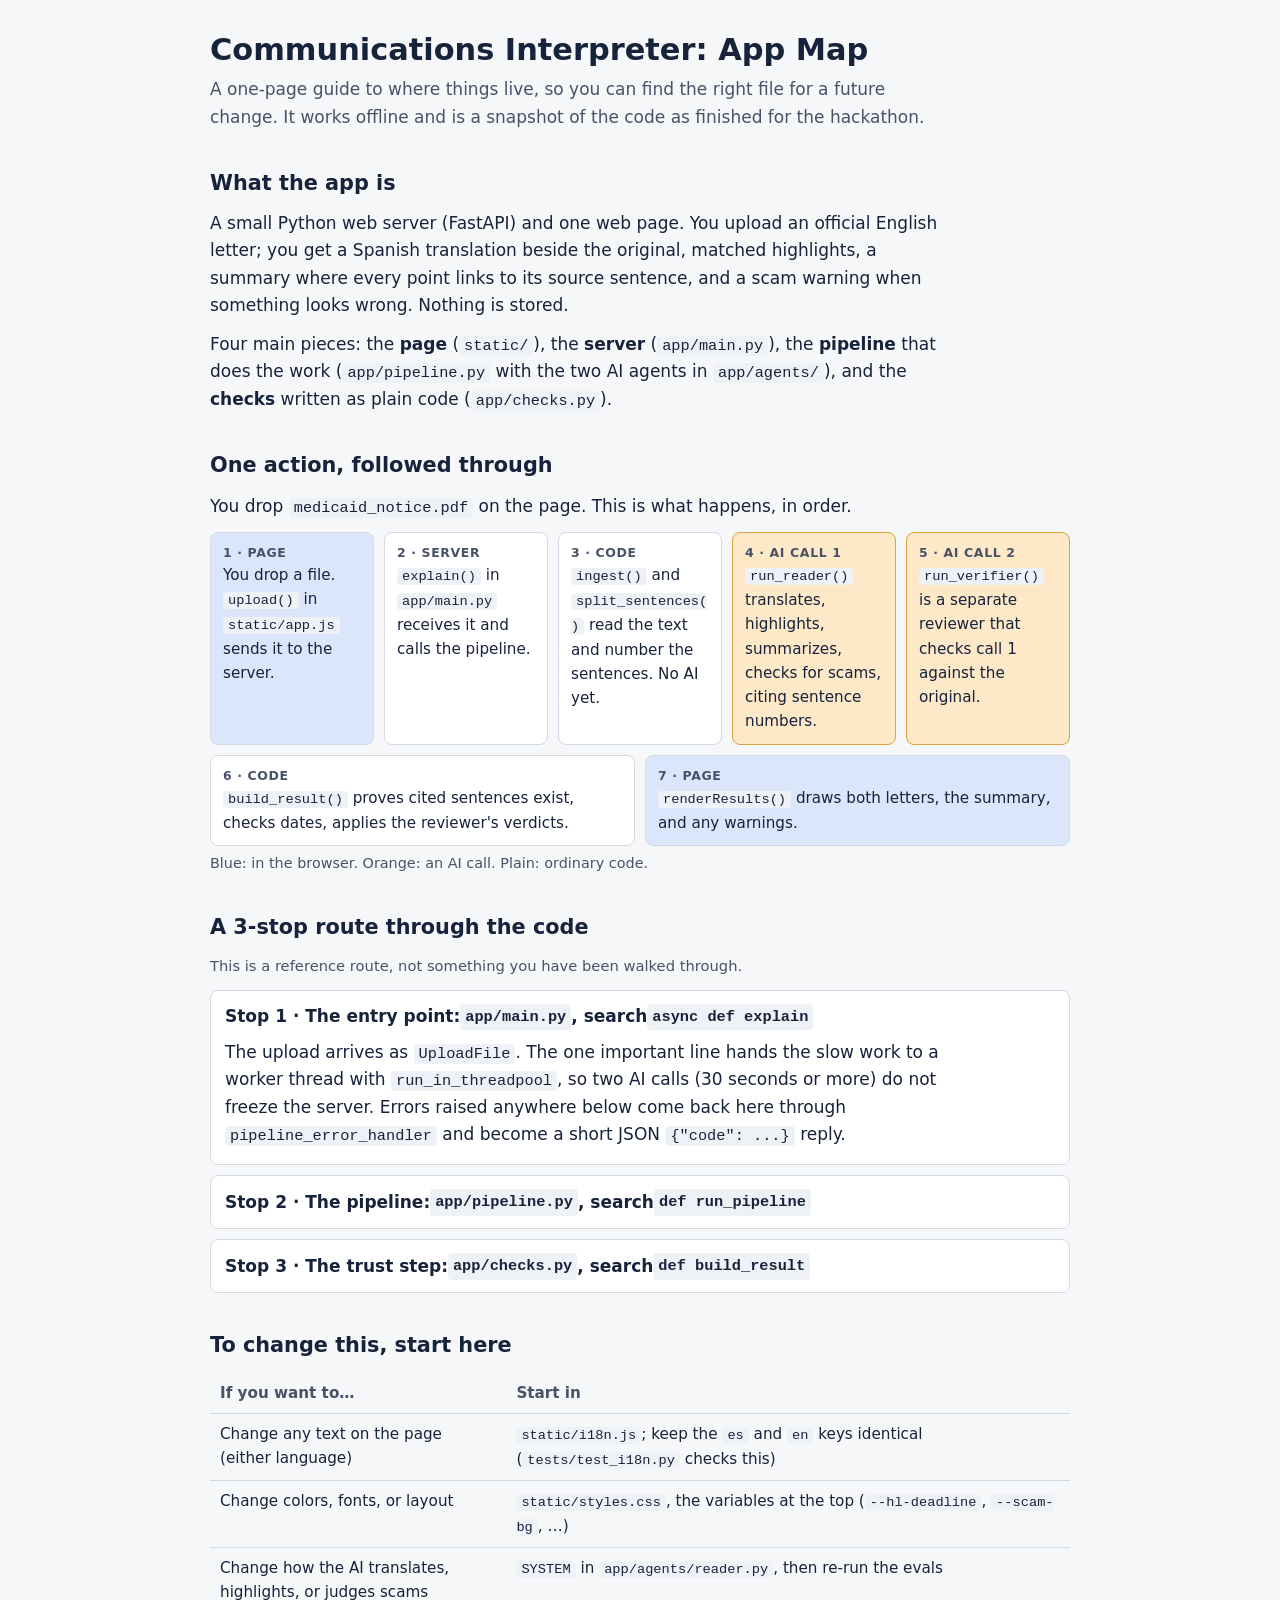
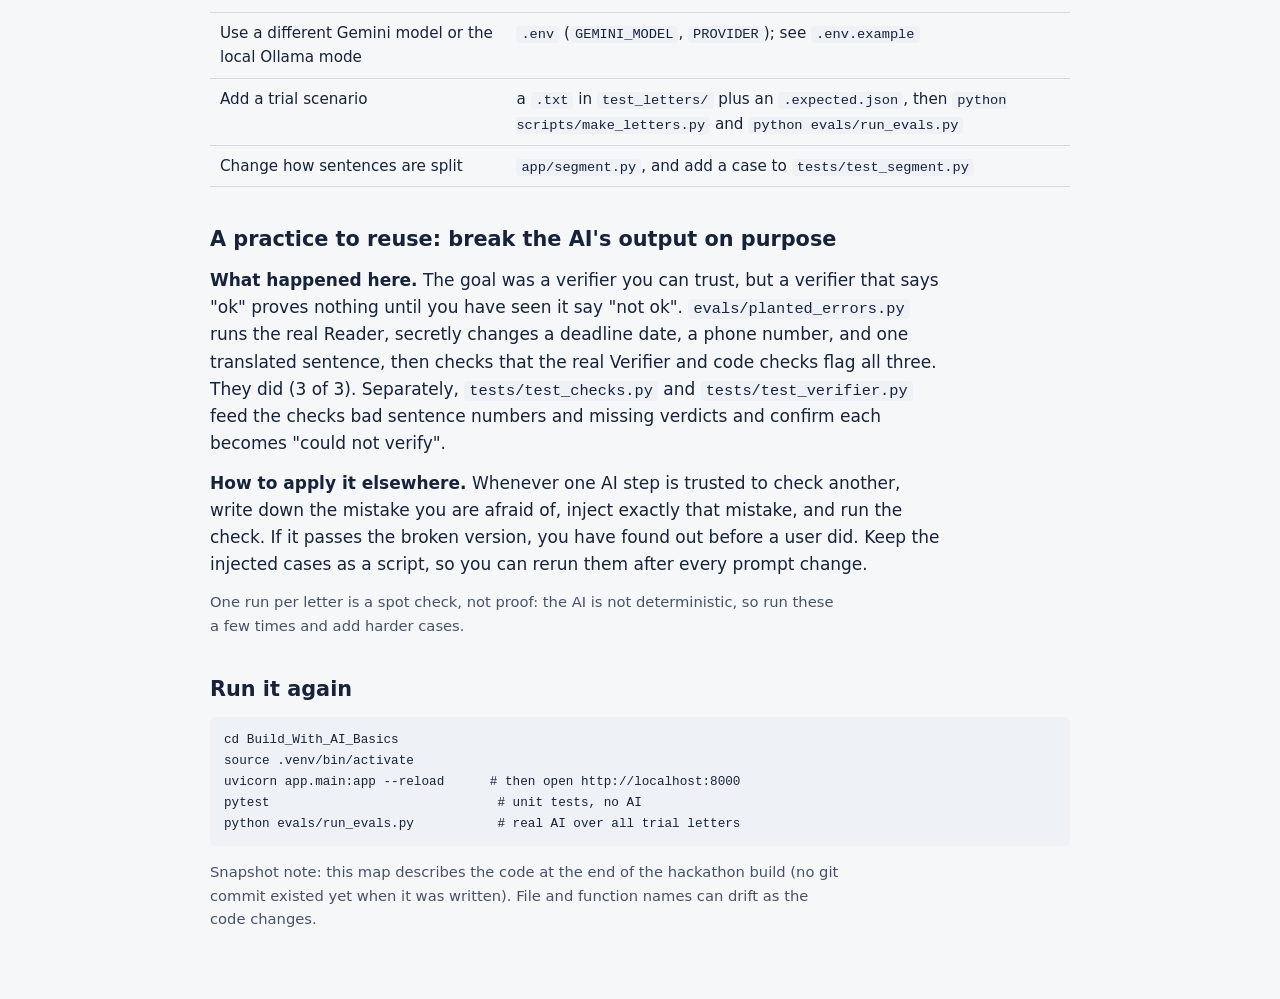
==== devpost/app-map.html @ 75cde1a2 "Build Communications Interpreter proof of concept Co-Authored-By: Claude Sonnet 5.5 <noreply@anthrop" ====
<!doctype html>
<html lang="en">
<head>
<meta charset="utf-8">
<meta name="viewport" content="width=device-width, initial-scale=1">
<title>Communications Interpreter: App Map</title>
<style>
  :root { --bg:#f6f7f9; --surface:#fff; --ink:#17223b; --muted:#475268; --line:#d3d9e4; --primary:#1e3a8a; --code:#eef1f6; --ai:#fde8c8; --ai-line:#d9a441; --codeb:#dbe6fb; }
  @media (prefers-color-scheme: dark) {
    :root { --bg:#12161f; --surface:#1a2030; --ink:#e8ecf4; --muted:#a3adc2; --line:#2e3750; --primary:#8fb0ff; --code:#222b40; --ai:#3a2f14; --ai-line:#b8892f; --codeb:#1f2d52; }
  }
  * { box-sizing: border-box; }
  body { margin:0; background:var(--bg); color:var(--ink); font:17px/1.6 system-ui,-apple-system,"Segoe UI",sans-serif; padding:32px 16px 64px; }
  main { max-width: 860px; margin:0 auto; }
  h1 { font-size:1.9rem; line-height:1.2; margin:0 0 8px; text-wrap:balance; }
  h2 { font-size:1.3rem; margin:36px 0 10px; text-wrap:balance; }
  p { max-width:68ch; margin:0 0 12px; text-wrap:pretty; }
  .lede { color:var(--muted); }
  code { font-family:ui-monospace,Menlo,Consolas,monospace; font-size:.9em; background:var(--code); padding:1px 5px; border-radius:4px; }
  pre { background:var(--code); padding:12px 14px; border-radius:6px; overflow-x:auto; font:.88rem/1.5 ui-monospace,Menlo,Consolas,monospace; margin:8px 0 14px; }
  code { overflow-wrap:anywhere; }
  pre code { background:none; padding:0; overflow-wrap:normal; }
  .flow { display:flex; flex-wrap:wrap; gap:10px; align-items:stretch; margin:12px 0 6px; padding:0; list-style:none; counter-reset:s; }
  .flow li { flex:1 1 150px; min-width:0; background:var(--surface); border:1px solid var(--line); border-radius:8px; padding:10px 12px; font-size:.95rem; position:relative; }
  .flow li.ai { background:var(--ai); border-color:var(--ai-line); }
  .flow li.ui { background:var(--codeb); }
  .flow b { display:block; font-size:.78rem; text-transform:uppercase; letter-spacing:.05em; color:var(--muted); }
  .flow code { word-break:break-word; }
  .legend { font-size:.9rem; color:var(--muted); }
  details { background:var(--surface); border:1px solid var(--line); border-radius:8px; padding:4px 14px; margin:10px 0; }
  summary { cursor:pointer; padding:8px 0; font-weight:600; min-height:44px; display:flex; align-items:center; }
  summary:focus-visible, a:focus-visible { outline:3px solid var(--primary); outline-offset:2px; }
  table { width:100%; border-collapse:collapse; font-size:.95rem; }
  th, td { text-align:left; padding:8px 10px; border-bottom:1px solid var(--line); vertical-align:top; }
  th { color:var(--muted); font-weight:600; }
  .tw { overflow-x:auto; }
  .note { font-size:.92rem; color:var(--muted); }
</style>
</head>
<body>
<main>
  <h1>Communications Interpreter: App Map</h1>
  <p class="lede">A one-page guide to where things live, so you can find the right file for a future change. It works offline and is a snapshot of the code as finished for the hackathon.</p>

  <h2>What the app is</h2>
  <p>A small Python web server (FastAPI) and one web page. You upload an official English letter; you get a Spanish translation beside the original, matched highlights, a summary where every point links to its source sentence, and a scam warning when something looks wrong. Nothing is stored.</p>
  <p>Four main pieces: the <strong>page</strong> (<code>static/</code>), the <strong>server</strong> (<code>app/main.py</code>), the <strong>pipeline</strong> that does the work (<code>app/pipeline.py</code> with the two AI agents in <code>app/agents/</code>), and the <strong>checks</strong> written as plain code (<code>app/checks.py</code>).</p>

  <h2>One action, followed through</h2>
  <p>You drop <code>medicaid_notice.pdf</code> on the page. This is what happens, in order.</p>
  <ol class="flow">
    <li class="ui"><b>1 · Page</b>You drop a file. <code>upload()</code> in <code>static/app.js</code> sends it to the server.</li>
    <li><b>2 · Server</b><code>explain()</code> in <code>app/main.py</code> receives it and calls the pipeline.</li>
    <li><b>3 · Code</b><code>ingest()</code> and <code>split_sentences()</code> read the text and number the sentences. No AI yet.</li>
    <li class="ai"><b>4 · AI call 1</b><code>run_reader()</code> translates, highlights, summarizes, checks for scams, citing sentence numbers.</li>
    <li class="ai"><b>5 · AI call 2</b><code>run_verifier()</code> is a separate reviewer that checks call 1 against the original.</li>
    <li><b>6 · Code</b><code>build_result()</code> proves cited sentences exist, checks dates, applies the reviewer's verdicts.</li>
    <li class="ui"><b>7 · Page</b><code>renderResults()</code> draws both letters, the summary, and any warnings.</li>
  </ol>
  <p class="legend">Blue: in the browser. Orange: an AI call. Plain: ordinary code.</p>

  <h2>A 3-stop route through the code</h2>
  <p class="note">This is a reference route, not something you have been walked through.</p>
  <details open>
    <summary>Stop 1 · The entry point: <code>app/main.py</code>, search <code>async def explain</code></summary>
    <p>The upload arrives as <code>UploadFile</code>. The one important line hands the slow work to a worker thread with <code>run_in_threadpool</code>, so two AI calls (30 seconds or more) do not freeze the server. Errors raised anywhere below come back here through <code>pipeline_error_handler</code> and become a short JSON <code>{"code": ...}</code> reply.</p>
  </details>
  <details>
    <summary>Stop 2 · The pipeline: <code>app/pipeline.py</code>, search <code>def run_pipeline</code></summary>
    <p>It reads like the list above: ingest, number the sentences, <code>run_reader</code>, reject non-English or non-letters, <code>run_verifier</code>, then <code>build_result</code>. The agents' prompts are the long strings named <code>SYSTEM</code> in <code>app/agents/reader.py</code> and <code>app/agents/verifier.py</code>; the shapes they must return are the Pydantic models in <code>app/models.py</code> (<code>ReaderOutput</code>, <code>VerifierOutput</code>).</p>
  </details>
  <details>
    <summary>Stop 3 · The trust step: <code>app/checks.py</code>, search <code>def build_result</code></summary>
    <p>This is the project's core idea in code. <code>_clean_summary</code> drops cited sentence numbers that do not exist and marks the point <code>verified: false</code>. <code>date_appears_in</code> confirms the deadline date really appears in the cited sentence. <code>apply_verifier</code> merges the reviewer's verdicts. Anything not confirmed is shown on the page with a "could not verify" label (<code>unverified</code> in <code>static/i18n.js</code>), never silently trusted.</p>
  </details>

  <h2>To change this, start here</h2>
  <div class="tw">
  <table>
    <tr><th>If you want to…</th><th>Start in</th></tr>
    <tr><td>Change any text on the page (either language)</td><td><code>static/i18n.js</code>; keep the <code>es</code> and <code>en</code> keys identical (<code>tests/test_i18n.py</code> checks this)</td></tr>
    <tr><td>Change colors, fonts, or layout</td><td><code>static/styles.css</code>, the variables at the top (<code>--hl-deadline</code>, <code>--scam-bg</code>, …)</td></tr>
    <tr><td>Change how the AI translates, highlights, or judges scams</td><td><code>SYSTEM</code> in <code>app/agents/reader.py</code>, then re-run the evals</td></tr>
    <tr><td>Use a different Gemini model or the local Ollama mode</td><td><code>.env</code> (<code>GEMINI_MODEL</code>, <code>PROVIDER</code>); see <code>.env.example</code></td></tr>
    <tr><td>Add a trial scenario</td><td>a <code>.txt</code> in <code>test_letters/</code> plus an <code>.expected.json</code>, then <code>python scripts/make_letters.py</code> and <code>python evals/run_evals.py</code></td></tr>
    <tr><td>Change how sentences are split</td><td><code>app/segment.py</code>, and add a case to <code>tests/test_segment.py</code></td></tr>
  </table>
  </div>

  <h2>A practice to reuse: break the AI's output on purpose</h2>
  <p><strong>What happened here.</strong> The goal was a verifier you can trust, but a verifier that says "ok" proves nothing until you have seen it say "not ok". <code>evals/planted_errors.py</code> runs the real Reader, secretly changes a deadline date, a phone number, and one translated sentence, then checks that the real Verifier and code checks flag all three. They did (3 of 3). Separately, <code>tests/test_checks.py</code> and <code>tests/test_verifier.py</code> feed the checks bad sentence numbers and missing verdicts and confirm each becomes "could not verify".</p>
  <p><strong>How to apply it elsewhere.</strong> Whenever one AI step is trusted to check another, write down the mistake you are afraid of, inject exactly that mistake, and run the check. If it passes the broken version, you have found out before a user did. Keep the injected cases as a script, so you can rerun them after every prompt change.</p>
  <p class="note">One run per letter is a spot check, not proof: the AI is not deterministic, so run these a few times and add harder cases.</p>

  <h2>Run it again</h2>
  <pre><code>cd Build_With_AI_Basics
source .venv/bin/activate
uvicorn app.main:app --reload      # then open http://localhost:8000
pytest                              # unit tests, no AI
python evals/run_evals.py           # real AI over all trial letters</code></pre>
  <p class="note">Snapshot note: this map describes the code at the end of the hackathon build (no git commit existed yet when it was written). File and function names can drift as the code changes.</p>
</main>
</body>
</html>
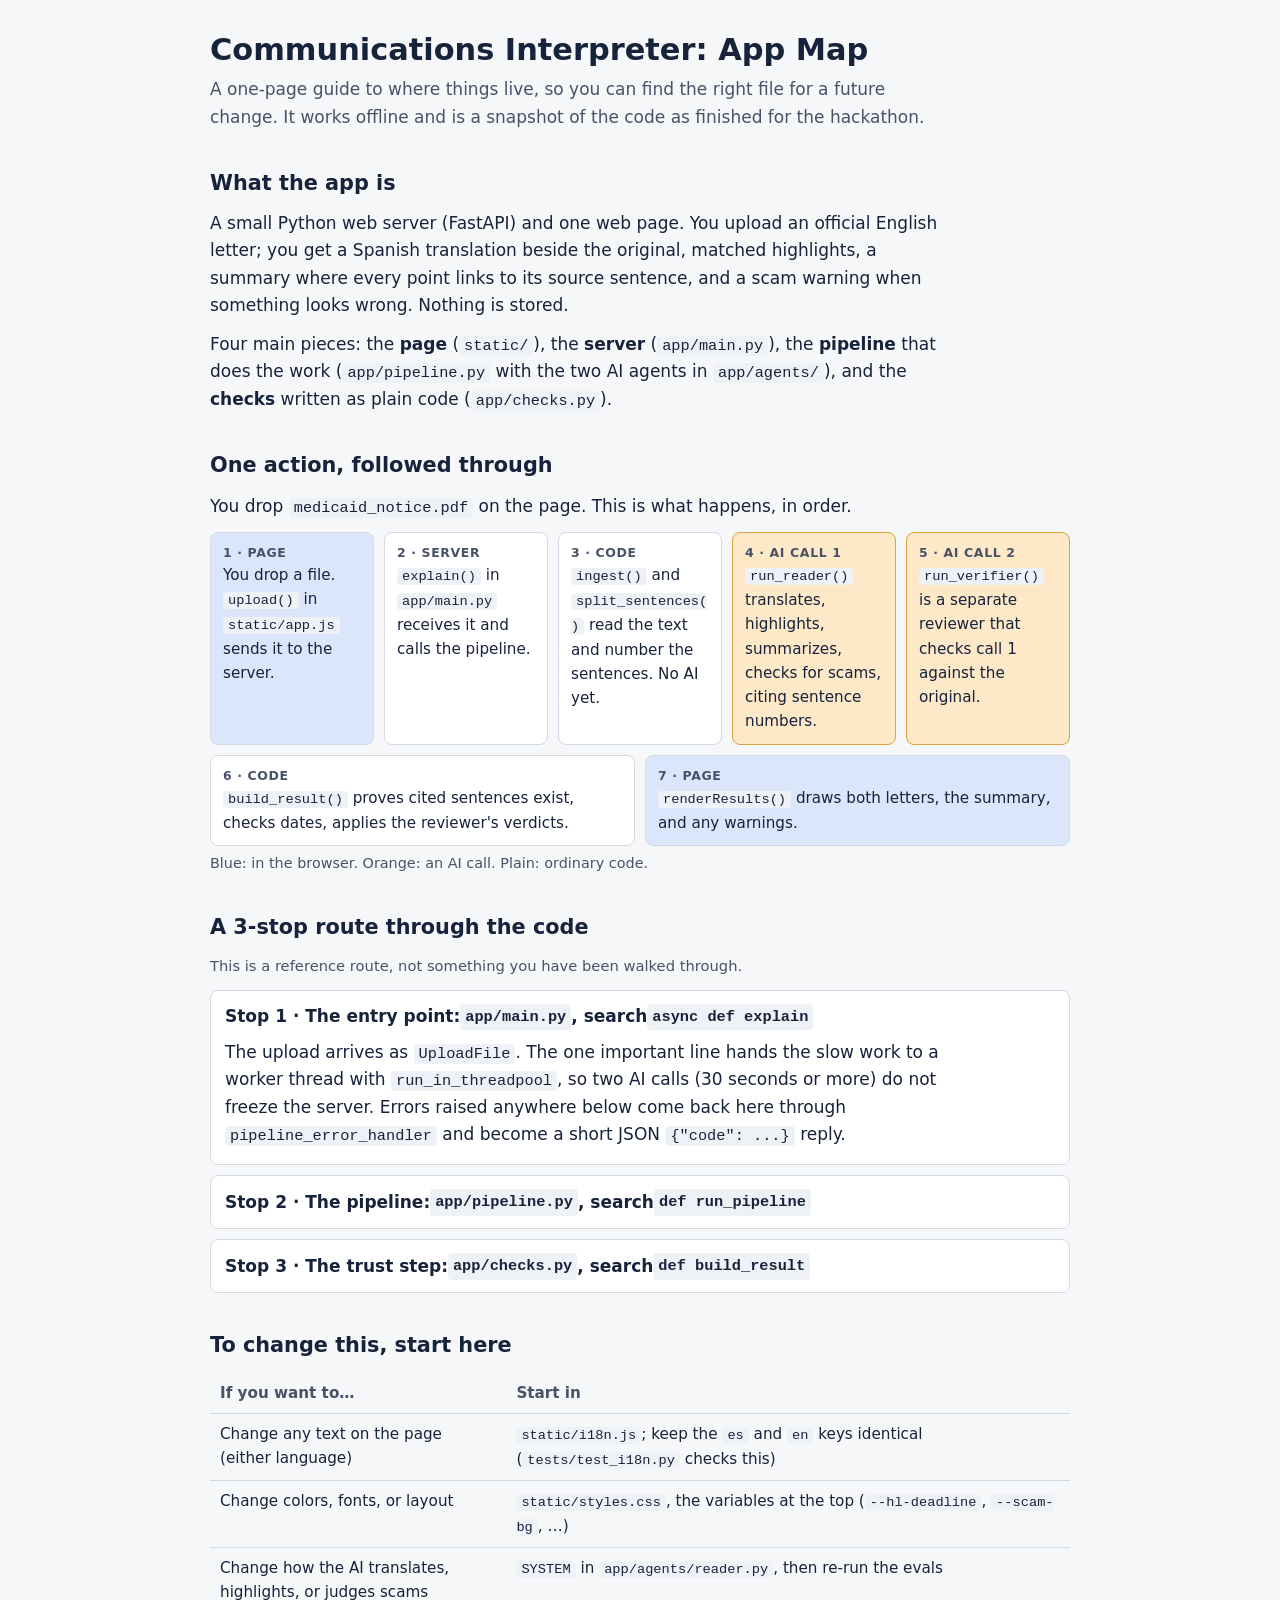
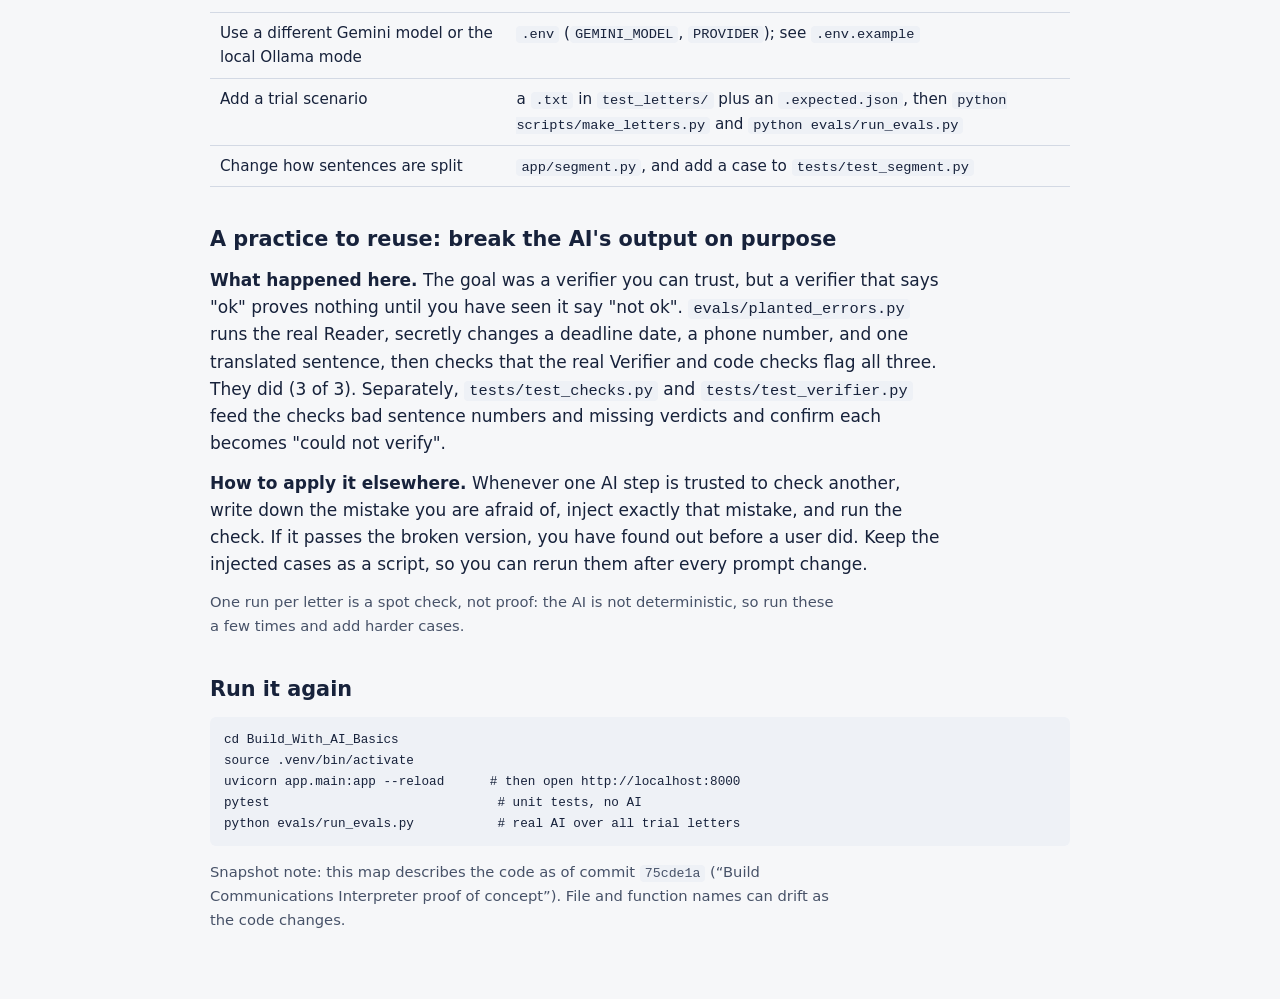
==== commit b9e0d7d7: "Point the app map at the first commit Co-Authored-By: Claude Sonnet 5.5 <noreply@anthropic.com>" ====
--- a/devpost/app-map.html
+++ b/devpost/app-map.html
@@ -98,7 +98,7 @@
 uvicorn app.main:app --reload      # then open http://localhost:8000
 pytest                              # unit tests, no AI
 python evals/run_evals.py           # real AI over all trial letters</code></pre>
-  <p class="note">Snapshot note: this map describes the code at the end of the hackathon build (no git commit existed yet when it was written). File and function names can drift as the code changes.</p>
+  <p class="note">Snapshot note: this map describes the code as of commit <code>75cde1a</code> (&ldquo;Build Communications Interpreter proof of concept&rdquo;). File and function names can drift as the code changes.</p>
 </main>
 </body>
 </html>
